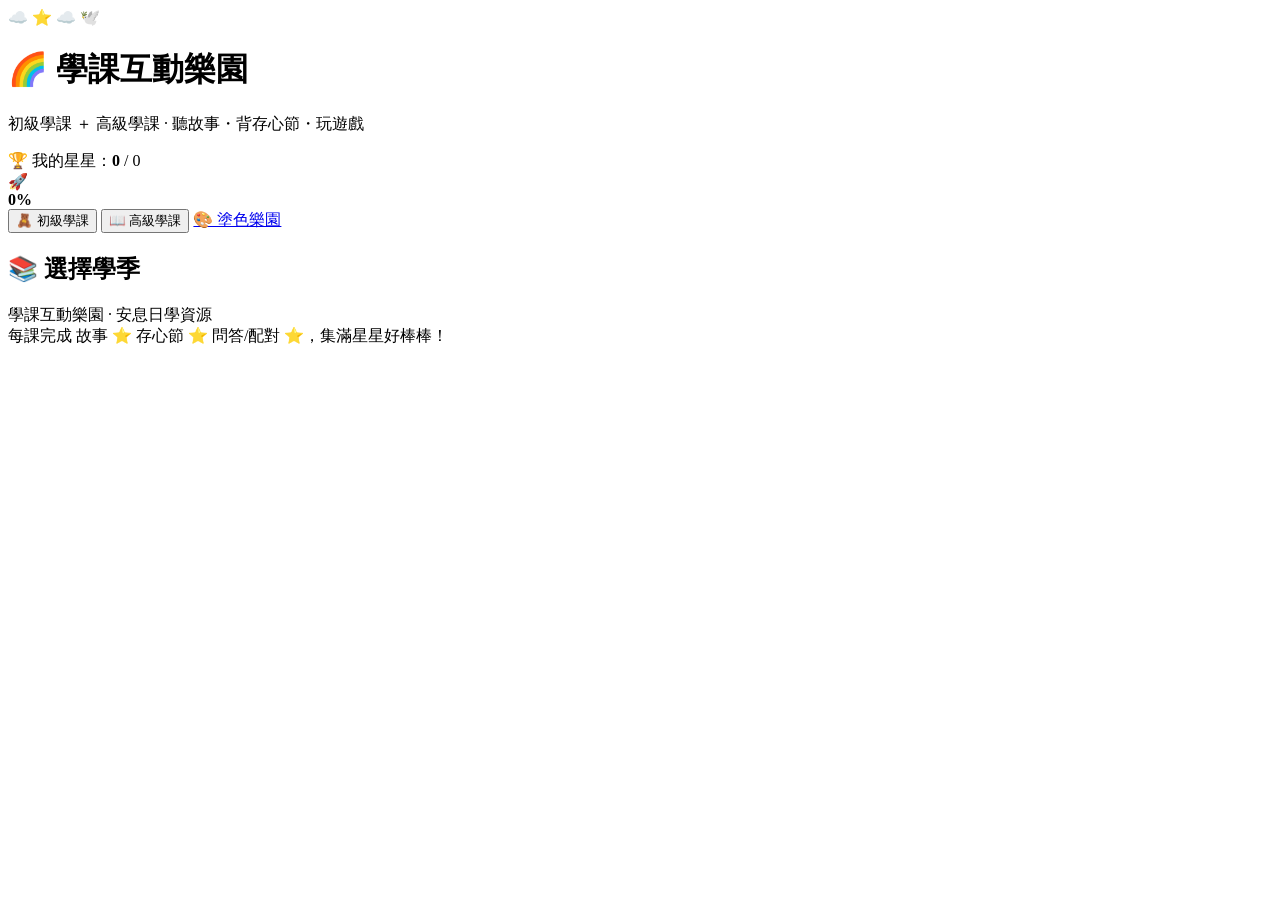
==== index.html @ 6081b43d "上传 index.html" ====
<!DOCTYPE html>
<html lang="zh-Hant">
<head>
<meta charset="UTF-8">
<meta name="viewport" content="width=device-width, initial-scale=1, viewport-fit=cover">
<title>學課互動樂園</title>
<link rel="stylesheet" href="css/style.css">
</head>
<body>
  <div class="hero">
    <span class="float" style="top:16px;left:12px;animation-delay:.2s">☁️</span>
    <span class="float" style="top:52px;right:16px;animation-delay:.8s">⭐</span>
    <span class="float" style="bottom:24px;left:26px;animation-delay:1.4s">☁️</span>
    <span class="float" style="bottom:40px;right:40px;animation-delay:.5s">🕊️</span>
    <h1>🌈 學課互動樂園</h1>
    <p class="sub">初級學課 ＋ 高級學課 · 聽故事・背存心節・玩遊戲</p>
    <div class="trophy">🏆 我的星星：<b id="starTotal">0</b> / <span id="starMax">0</span></div>
  </div>

  <div class="progress-wrap">
    <div class="progress-card">
      <span>🚀</span>
      <div class="bar"><i id="barFill"></i></div>
      <b id="pct">0%</b>
    </div>
  </div>

  <div class="track-switch">
    <button class="track-btn on" data-track="chuji">🧸 初級學課</button>
    <button class="track-btn" data-track="gaoji">📖 高級學課</button>
    <a class="track-btn paint" href="coloring.html">🎨 塗色樂園</a>
  </div>

  <div class="quarters">
    <h2 id="qh">📚 選擇學季</h2>
    <div class="quarter-tabs" id="qtabs"></div>
  </div>

  <div class="lessons" id="lessons"></div>

  <div class="footer">
    學課互動樂園 · 安息日學資源<br>
    每課完成 故事 ⭐ 存心節 ⭐ 問答/配對 ⭐，集滿星星好棒棒！
  </div>

<script src="data/all_lessons.js"></script>
<script src="js/app.js"></script>
</body>
</html>
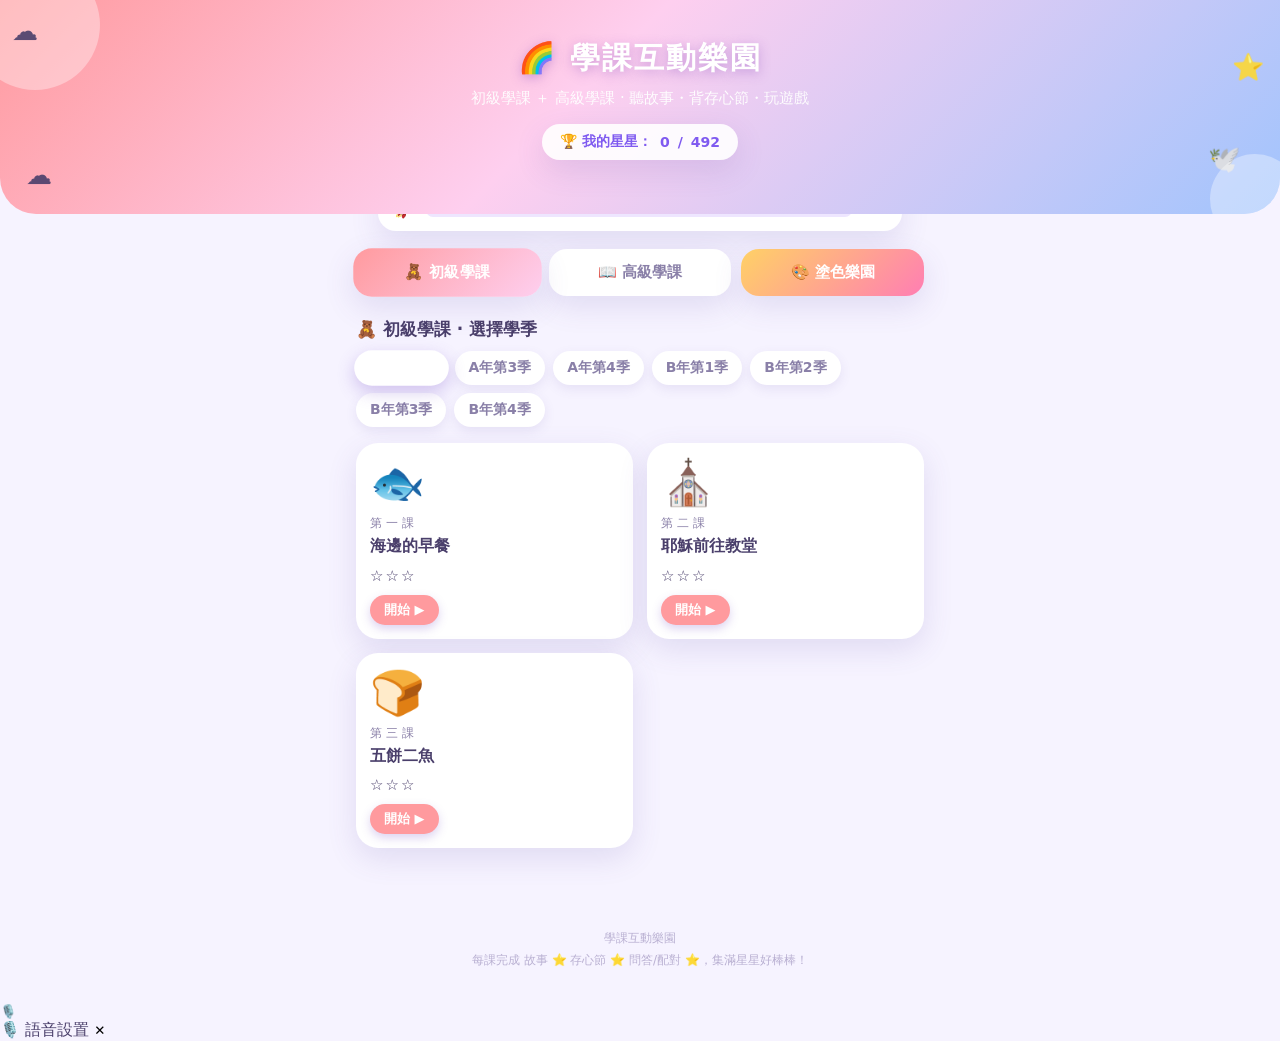
==== commit d5c12af4: "更新 index.html（Edge 神经语音 + 删除页脚文字）" ====
--- a/index.html
+++ b/index.html
@@ -39,10 +39,18 @@
   <div class="lessons" id="lessons"></div>
 
   <div class="footer">
-    學課互動樂園 · 安息日學資源<br>
+    學課互動樂園<br>
     每課完成 故事 ⭐ 存心節 ⭐ 問答/配對 ⭐，集滿星星好棒棒！
   </div>
 
+  <button id="voiceFab" class="voice-fab">🎙️</button>
+  <div id="voicePanel" class="voice-panel">
+    <div class="voice-head">🎙️ 語音設置 <button id="voiceClose">✕</button></div>
+    <div id="voiceList"></div>
+    <div id="voiceStatus" class="voice-status"></div>
+  </div>
+
+  <div class="toast" id="toast"></div>
 <script src="data/all_lessons.js"></script>
 <script src="js/app.js"></script>
 </body>
--- a/css/style.css
+++ b/css/style.css
@@ -0,0 +1,195 @@
+/* ===== 初级学课互动乐园 样式 ===== */
+* { margin:0; padding:0; box-sizing:border-box; -webkit-tap-highlight-color:transparent; }
+:root{
+  --ink:#4a3f6b; --sub:#8a80a8; --card:#ffffff;
+  --pink:#ff7eb3; --purple:#7f5af0; --orange:#ffb26b;
+  --green:#3ecf8e; --blue:#5b9dfd; --yellow:#ffd166;
+  --radius:22px; --shadow:0 10px 30px rgba(90,70,160,.14);
+}
+html{ -webkit-text-size-adjust:100%; }
+body{
+  font-family:"PingFang TC","PingFang HK","Noto Sans TC","Microsoft JhengHei",system-ui,sans-serif;
+  color:var(--ink); background:#f6f3ff; min-height:100vh;
+}
+a{ color:inherit; text-decoration:none; }
+button{ font-family:inherit; cursor:pointer; border:none; background:none; }
+
+/* ---------- 首页 ---------- */
+.hero{
+  position:relative; padding:38px 20px 54px; text-align:center;
+  background:linear-gradient(135deg,#ff9a9e 0%,#fecfef 45%,#a1c4fd 100%);
+  border-radius:0 0 36px 36px; overflow:hidden;
+}
+.hero::before,.hero::after{ content:""; position:absolute; border-radius:50%; background:rgba(255,255,255,.35); }
+.hero::before{ width:130px;height:130px; top:-40px; left:-30px; }
+.hero::after{ width:90px;height:90px; bottom:-30px; right:-20px; }
+.hero .float{ position:absolute; font-size:26px; animation:floaty 4s ease-in-out infinite; opacity:.9; }
+.hero h1{ font-size:30px; color:#fff; text-shadow:0 3px 12px rgba(120,60,180,.35); letter-spacing:2px; }
+.hero .sub{ margin-top:10px; color:#fff; font-size:15px; opacity:.95; }
+.hero .trophy{
+  display:inline-flex; align-items:center; gap:8px; margin-top:16px;
+  background:rgba(255,255,255,.9); color:var(--purple); font-weight:700;
+  padding:9px 18px; border-radius:999px; font-size:14px; box-shadow:var(--shadow);
+}
+.progress-wrap{ max-width:560px; margin:-26px auto 8px; padding:0 18px; }
+.progress-card{
+  background:var(--card); border-radius:18px; padding:12px 16px; box-shadow:var(--shadow);
+  display:flex; align-items:center; gap:12px;
+}
+.progress-card .bar{ flex:1; height:14px; background:#eee6ff; border-radius:999px; overflow:hidden; }
+.progress-card .bar i{ display:block; height:100%; width:0%; border-radius:999px;
+  background:linear-gradient(90deg,var(--orange),var(--pink),var(--purple)); transition:width .6s ease; }
+.progress-card b{ font-size:13px; color:var(--purple); white-space:nowrap; }
+
+.quarters{ max-width:600px; margin:22px auto 6px; padding:0 16px; }
+.quarters h2{ font-size:17px; margin-bottom:10px; display:flex; align-items:center; gap:6px; }
+.quarter-tabs{ display:flex; gap:8px; flex-wrap:wrap; }
+.qtab{
+  padding:8px 14px; border-radius:999px; font-size:14px; font-weight:700;
+  background:#fff; color:var(--sub); box-shadow:0 4px 12px rgba(90,70,160,.10); transition:.2s;
+}
+.qtab.on{ color:#fff; transform:scale(1.04); box-shadow:0 6px 16px rgba(120,80,200,.3); }
+
+.lessons{ max-width:600px; margin:16px auto 80px; padding:0 16px; display:grid; grid-template-columns:1fr 1fr; gap:14px; }
+.lesson-card{
+  background:var(--card); border-radius:var(--radius); padding:18px 14px 14px; box-shadow:var(--shadow);
+  transition:transform .18s ease, box-shadow .18s ease; position:relative; overflow:hidden;
+}
+.lesson-card:active{ transform:scale(.97); }
+.lesson-card .icon{ font-size:44px; line-height:1; display:block; }
+.lesson-card .lno{ font-size:12px; color:var(--sub); margin-top:10px; }
+.lesson-card .ltitle{ font-size:16px; font-weight:800; margin-top:3px; line-height:1.35; }
+.lesson-card .stars{ margin-top:10px; font-size:15px; letter-spacing:2px; }
+.lesson-card .go{
+  display:inline-block; margin-top:10px; padding:6px 14px; border-radius:999px;
+  color:#fff; font-size:13px; font-weight:700; box-shadow:0 4px 10px rgba(120,80,200,.25);
+}
+.empty{ grid-column:1/-1; text-align:center; color:var(--sub); padding:30px 0; }
+
+/* ---------- 课程页 ---------- */
+.ltop{
+  position:relative; padding:20px 18px 46px; color:#fff; overflow:hidden;
+  background:linear-gradient(135deg,var(--lc1,#ff9a9e),var(--lc2,#fecfef));
+}
+.ltop .back{
+  display:inline-flex; align-items:center; gap:4px; color:#fff; font-size:15px; font-weight:700;
+  background:rgba(255,255,255,.25); padding:7px 14px; border-radius:999px; backdrop-filter:blur(4px);
+}
+.ltop .qchip{
+  display:inline-block; margin-top:14px; background:rgba(255,255,255,.9); color:var(--purple);
+  font-size:13px; font-weight:700; padding:5px 12px; border-radius:999px;
+}
+.ltop h1{ font-size:26px; margin-top:10px; text-shadow:0 3px 10px rgba(0,0,0,.15); display:flex; align-items:center; gap:10px; }
+.ltop .bigico{ font-size:44px; }
+
+.lbody{ max-width:620px; margin:-30px auto 80px; padding:0 16px; }
+.card{
+  background:var(--card); border-radius:var(--radius); box-shadow:var(--shadow);
+  padding:20px 18px; margin-top:16px;
+}
+.card h3{ font-size:16px; display:flex; align-items:center; gap:8px; margin-bottom:12px; }
+.card h3 .chip{ font-size:12px; color:#fff; padding:3px 9px; border-radius:999px; }
+
+.scripture{ font-size:14px; color:var(--sub); line-height:1.7; }
+.message-badge{
+  display:block; text-align:center; font-size:21px; font-weight:900; color:#fff; padding:18px;
+  border-radius:16px; background:linear-gradient(135deg,var(--pink),var(--purple)); box-shadow:0 8px 20px rgba(127,90,240,.3);
+  letter-spacing:1px;
+}
+
+.story-para{
+  background:#fdfaff; border:2px solid #f0e8ff; border-radius:16px; padding:16px;
+  font-size:20px; line-height:1.9; margin-bottom:12px; color:#5b4a86; letter-spacing:.5px; position:relative;
+}
+.story-para .pnum{
+  position:absolute; top:-10px; left:12px; background:var(--pink); color:#fff; font-size:11px;
+  width:22px;height:22px;border-radius:50%; display:flex;align-items:center;justify-content:center; font-weight:700;
+}
+.story-para .say{ display:inline-block; margin-left:6px; font-size:17px; vertical-align:middle; }
+.toolbar{ display:flex; gap:10px; flex-wrap:wrap; margin-bottom:12px; }
+.btn{
+  display:inline-flex; align-items:center; gap:6px; padding:10px 18px; border-radius:999px;
+  font-size:14px; font-weight:800; color:#fff; box-shadow:0 6px 14px rgba(120,80,200,.25);
+  transition:transform .15s; 
+}
+.btn:active{ transform:scale(.95); }
+.btn.play{ background:linear-gradient(135deg,var(--blue),var(--purple)); }
+.btn.star{ background:linear-gradient(135deg,var(--orange),var(--pink)); }
+.btn.green{ background:linear-gradient(135deg,#3ecf8e,#2bb673); }
+.btn.gray{ background:#c9c3dd; box-shadow:none; }
+
+.verse-box{
+  background:linear-gradient(135deg,#fff7e6,#ffeef5); border:2px dashed #ffc98a; border-radius:16px;
+  padding:18px; text-align:center;
+}
+.verse-box .q{ font-size:11px; color:#c98a3d; letter-spacing:2px; }
+.verse-box .v{ font-size:20px; font-weight:800; line-height:1.8; color:#8a5a1a; margin-top:6px; }
+.verse-box .ref{ font-size:13px; color:#b08a4a; margin-top:8px; }
+
+.q-item{ margin-bottom:18px; }
+.q-item .qq{ font-size:16px; font-weight:800; margin-bottom:10px; }
+.q-opts{ display:grid; gap:8px; }
+.qopt{
+  text-align:left; padding:12px 14px; border-radius:14px; border:2px solid #eee6ff; background:#fdfaff;
+  font-size:15px; color:var(--ink); font-weight:600; transition:.2s; display:flex; align-items:center; gap:8px;
+}
+.qopt .key{ width:24px;height:24px;border-radius:50%;background:#eee6ff;color:var(--purple);display:inline-flex;align-items:center;justify-content:center;font-size:12px;font-weight:800;flex:none; }
+.qopt.ok{ border-color:#3ecf8e; background:#eafaf2; }
+.qopt.bad{ border-color:#ff7eb3; background:#fff0f5; animation:shake .4s; }
+.qopt.dim{ opacity:.45; }
+
+.action-box{
+  background:linear-gradient(135deg,#eaf6ff,#f0eaff); border-radius:16px; padding:16px;
+  font-size:16px; line-height:1.8; color:#4a6a8a; font-weight:600;
+}
+
+.star-row{ display:flex; gap:10px; margin-top:12px; }
+.star-box{
+  flex:1; text-align:center; padding:12px 6px; border-radius:14px; background:#f6f2ff;
+  border:2px solid #eee6ff; font-size:13px; color:var(--sub); font-weight:700; transition:.3s;
+}
+.star-box .sico{ font-size:24px; display:block; margin-bottom:4px; filter:grayscale(1); opacity:.4; }
+.star-box.got{ background:#fff8e6; border-color:#ffd166; color:#b8860b; }
+.star-box.got .sico{ filter:none; opacity:1; animation:pop .4s; }
+
+@keyframes floaty{ 0%,100%{transform:translateY(0)} 50%{transform:translateY(-12px)} }
+@keyframes shake{ 0%,100%{transform:translateX(0)} 25%{transform:translateX(-6px)} 75%{transform:translateX(6px)} }
+@keyframes pop{ 0%{transform:scale(.4)} 70%{transform:scale(1.2)} 100%{transform:scale(1)} }
+@keyframes confetti{ 0%{transform:translateY(0) rotate(0); opacity:1} 100%{transform:translateY(140px) rotate(360deg); opacity:0} }
+.confetti{ position:fixed; font-size:22px; pointer-events:none; z-index:99; animation:confetti 1.2s ease-out forwards; }
+
+.toast{
+  position:fixed; left:50%; bottom:34px; transform:translateX(-50%) translateY(20px);
+  background:#4a3f6b; color:#fff; padding:12px 22px; border-radius:999px; font-size:14px; font-weight:700;
+  opacity:0; transition:.3s; pointer-events:none; z-index:100; box-shadow:0 8px 20px rgba(0,0,0,.25);
+}
+.toast.show{ opacity:1; transform:translateX(-50%) translateY(0); }
+
+.footer{ text-align:center; color:#b9b0d2; font-size:12px; padding:0 20px 30px; line-height:1.8; }
+
+/* ---------- 双轨切换 ---------- */
+.track-switch{ max-width:600px; margin:18px auto 4px; padding:0 16px; display:flex; gap:10px; flex-wrap:wrap; }
+.track-btn{
+  flex:1; min-width:100px; padding:14px 10px; border-radius:18px; font-size:15px; font-weight:900;
+  background:#fff; color:var(--sub); box-shadow:var(--shadow); transition:.2s; text-align:center;
+}
+.track-btn.on{ color:#fff; transform:scale(1.03); }
+.track-btn[data-track="chuji"].on{ background:linear-gradient(135deg,#ff9a9e,#fecfef); }
+.track-btn[data-track="gaoji"].on{ background:linear-gradient(135deg,#5b9dfd,#7f5af0); }
+.track-btn.paint{ background:linear-gradient(135deg,#ffd166,#ff7eb3); color:#fff; }
+
+/* ---------- 配对连线 ---------- */
+.match-wrap{ position:relative; }
+.match-col{ display:flex; flex-direction:column; gap:10px; }
+.match-col + .match-col{ margin-top:14px; }
+.mcard{
+  padding:13px 14px; border-radius:14px; background:#fdfaff; border:2px solid #eee6ff;
+  font-size:14px; font-weight:700; color:#5b4a86; line-height:1.6; transition:.2s; position:relative;
+}
+.mcard.mq{ border-left:5px solid var(--pink); }
+.mcard.mt{ border-left:5px solid var(--blue); text-align:center; }
+.mcard.sel{ border-color:var(--purple); background:#f0eaff; transform:scale(1.02); }
+.mcard.ok{ border-color:#3ecf8e; background:#eafaf2; }
+.mcard.bad{ border-color:#ff7eb3; background:#fff0f5; animation:shake .4s; }
+.mcard.dim{ opacity:.5; }
+.match-lines{ position:absolute; top:0; left:0; width:100%; height:100%; pointer-events:none; overflow:visible; z-index:5; }
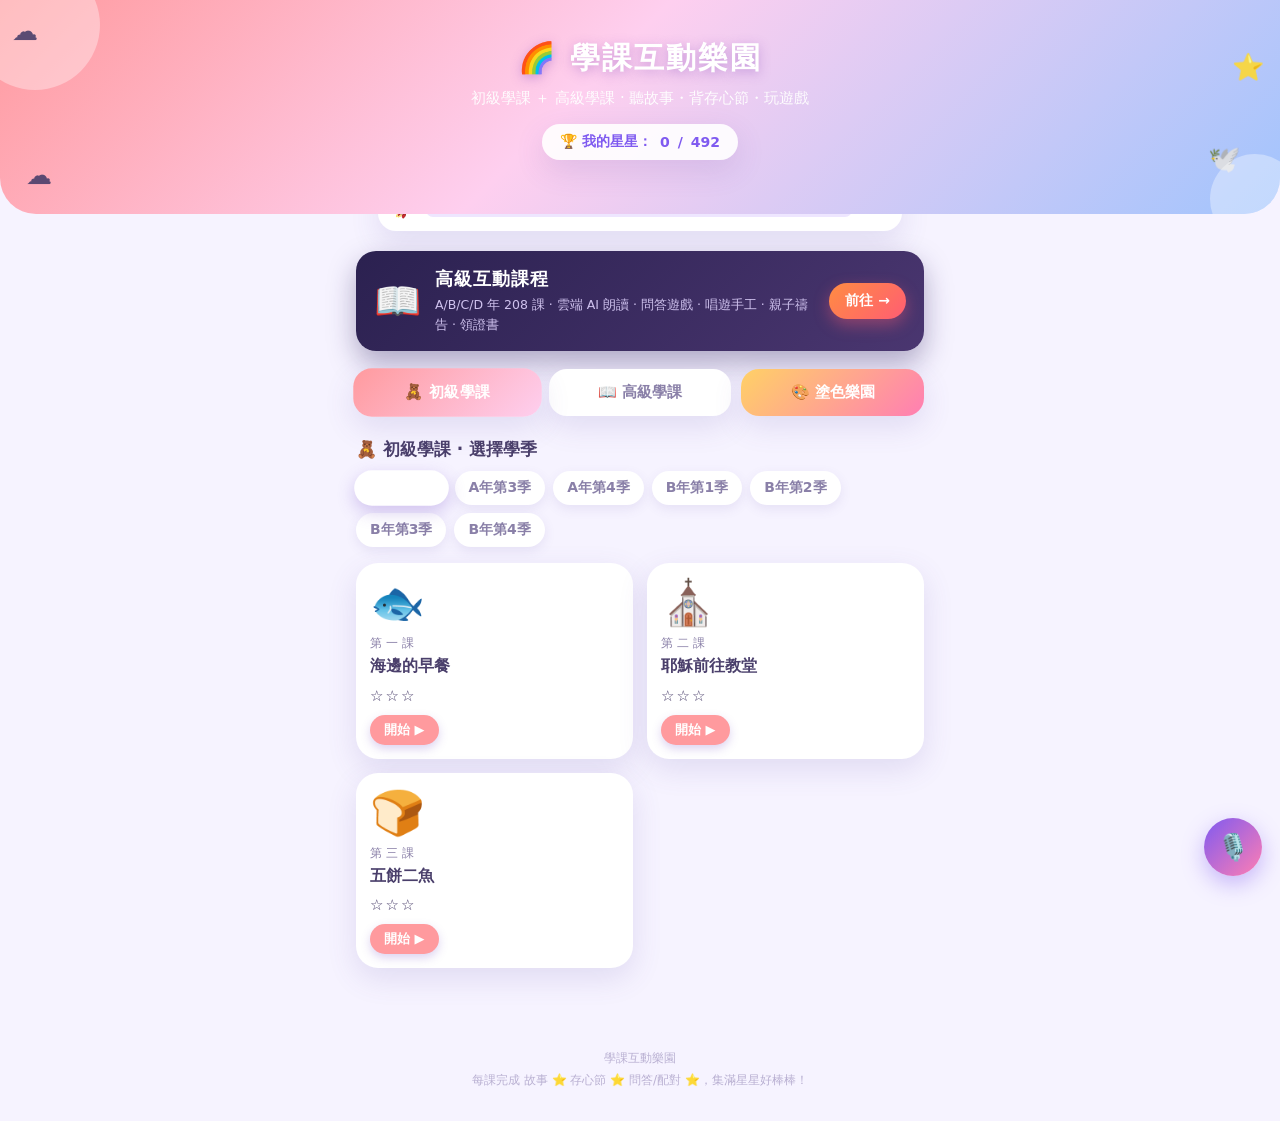
==== commit 25fce2f8: "首页联合：新增「高級互動課程」入口，链接到 du-shu-ba 网站" ====
--- a/index.html
+++ b/index.html
@@ -23,6 +23,18 @@
       <div class="bar"><i id="barFill"></i></div>
       <b id="pct">0%</b>
     </div>
+  </div>
+
+
+  <div class="sister-wrap">
+    <a class="sister-card" href="https://lqjymnl2026.github.io/du-shu-ba/">
+      <span class="sc-icon">📖</span>
+      <span class="sc-body">
+        <b>高級互動課程</b>
+        <span>A/B/C/D 年 208 課 · 雲端 AI 朗讀 · 問答遊戲 · 唱遊手工 · 親子禱告 · 領證書</span>
+      </span>
+      <span class="sc-btn">前往 →</span>
+    </a>
   </div>
 
   <div class="track-switch">
--- a/css/style.css
+++ b/css/style.css
@@ -66,6 +66,23 @@
 }
 .empty{ grid-column:1/-1; text-align:center; color:var(--sub); padding:30px 0; }
 
+
+/* ---------- 姐妹站入口（高級互動課程） ---------- */
+.sister-wrap{ max-width:600px; margin:20px auto 2px; padding:0 16px; }
+.sister-card{
+  display:flex; align-items:center; gap:14px; width:100%;
+  background:linear-gradient(135deg,#2b2150,#4a3670); color:#fff; border-radius:20px;
+  padding:16px 18px; box-shadow:0 12px 28px rgba(40,25,90,.35); transition:.2s;
+  text-align:left;
+}
+.sister-card:hover{ transform:translateY(-3px); box-shadow:0 16px 34px rgba(40,25,90,.45); }
+.sister-card .sc-icon{ font-size:38px; flex-shrink:0; }
+.sister-card .sc-body{ flex:1; min-width:0; }
+.sister-card .sc-body b{ font-size:18px; letter-spacing:1px; display:block; color:#fff; }
+.sister-card .sc-body span{ font-size:12.5px; color:#cfc2ee; display:block; margin-top:4px; line-height:1.6; }
+.sister-card .sc-btn{ background:linear-gradient(135deg,#ff8c42,#ff5d73); color:#fff; font-weight:900; font-size:14px;
+  border-radius:999px; padding:9px 16px; flex-shrink:0; box-shadow:0 6px 16px rgba(255,93,115,.4); }
+
 /* ---------- 课程页 ---------- */
 .ltop{
   position:relative; padding:20px 18px 46px; color:#fff; overflow:hidden;
@@ -193,3 +210,27 @@
 .mcard.bad{ border-color:#ff7eb3; background:#fff0f5; animation:shake .4s; }
 .mcard.dim{ opacity:.5; }
 .match-lines{ position:absolute; top:0; left:0; width:100%; height:100%; pointer-events:none; overflow:visible; z-index:5; }
+
+/* ---------- 语音设置 ---------- */
+.voice-fab{
+  position:fixed; right:18px; bottom:24px; width:58px; height:58px; border-radius:50%;
+  background:linear-gradient(135deg,var(--purple),var(--pink)); color:#fff; font-size:26px;
+  box-shadow:0 8px 22px rgba(127,90,240,.4); z-index:90; display:flex; align-items:center; justify-content:center;
+}
+.voice-panel{
+  position:fixed; left:50%; bottom:96px; transform:translateX(-50%) translateY(20px);
+  width:min(340px, 92vw); background:#fff; border-radius:20px; box-shadow:0 16px 40px rgba(60,40,120,.25);
+  z-index:95; padding:16px; opacity:0; pointer-events:none; transition:.25s;
+}
+.voice-panel.show{ opacity:1; pointer-events:auto; transform:translateX(-50%) translateY(0); }
+.voice-head{ display:flex; align-items:center; justify-content:space-between; font-weight:900; font-size:15px; margin-bottom:10px; }
+.voice-head button{ font-size:14px; color:var(--sub); font-weight:800; padding:4px 8px; }
+.vopt{
+  display:block; width:100%; text-align:left; padding:11px 12px; border-radius:13px;
+  border:2px solid #eee6ff; background:#fdfaff; margin-bottom:8px; transition:.2s;
+}
+.vopt b{ display:block; font-size:14px; color:var(--ink); }
+.vopt span{ display:block; font-size:12px; color:var(--sub); margin-top:2px; }
+.vopt.on{ border-color:var(--purple); background:#f0eaff; }
+.vopt.on b{ color:var(--purple); }
+.voice-status{ text-align:center; font-size:12px; color:var(--sub); margin-top:6px; }
